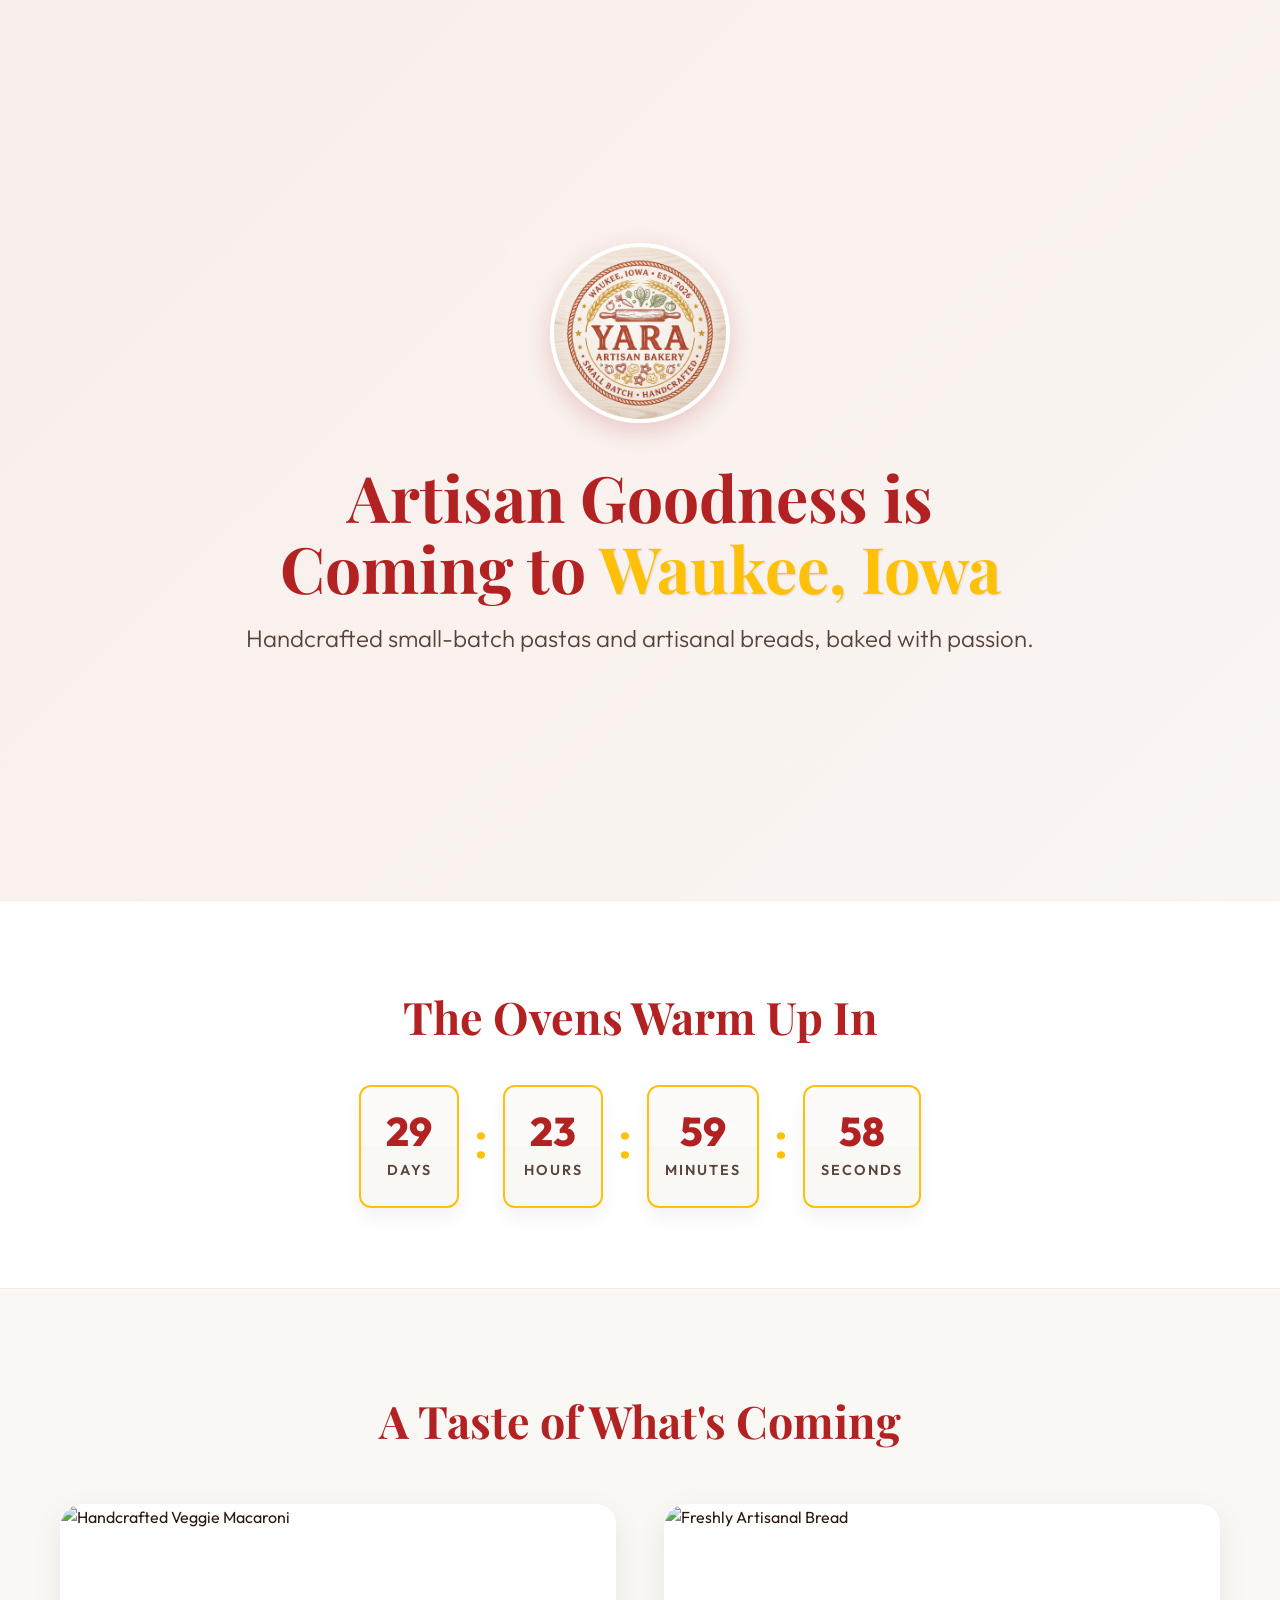
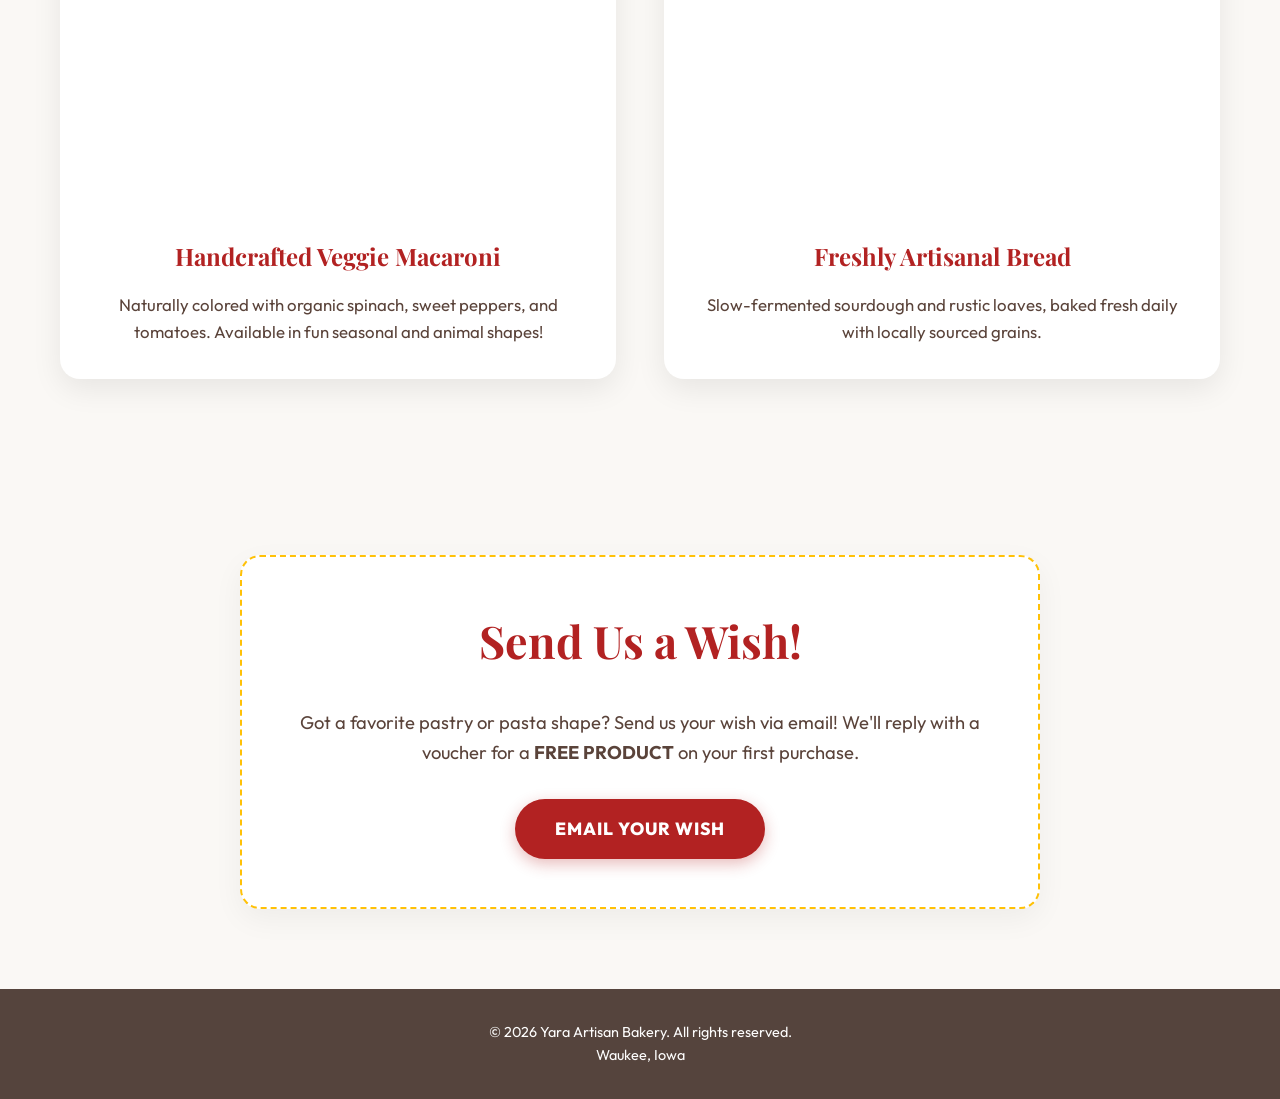
==== index.html @ 0fcf8407 "Add modern animated coming soon landing page with Wish section" ====
<!DOCTYPE html>
<html lang="en">
<head>
    <meta charset="UTF-8">
    <meta name="viewport" content="width=device-width, initial-scale=1.0">
    <title>Yara Artisan Bakery - Coming Soon</title>
    <!-- Google Fonts -->
    <link rel="preconnect" href="https://fonts.googleapis.com">
    <link rel="preconnect" href="https://fonts.gstatic.com" crossorigin>
    <link href="https://fonts.googleapis.com/css2?family=Outfit:wght@300;400;600;800&family=Playfair+Display:ital,wght@0,400;0,600;0,700;1,400&display=swap" rel="stylesheet">
    <link rel="stylesheet" href="style.css">
</head>
<body>
    <!-- Hero Section -->
    <section class="hero" id="hero">
        <div class="hero-bg-overlay"></div>
        <div class="hero-content fade-in-up">
            <div class="logo-container">
                <img src="images/logo.jpeg" alt="Yara Artisan Bakery Logo" class="logo">
            </div>
            <h1 class="hero-title">Artisan Goodness is Coming to <span class="highlight">Waukee, Iowa</span></h1>
            <p class="hero-subtitle">Handcrafted small-batch pastas and artisanal breads, baked with passion.</p>
        </div>
    </section>

    <!-- Countdown Section -->
    <section class="countdown-section fade-in-up scroll-element">
        <div class="container">
            <h2 class="section-title">The Ovens Warm Up In</h2>
            <div class="countdown-timer" id="countdown">
                <div class="time-box">
                    <span class="time-value" id="days">30</span>
                    <span class="time-label">Days</span>
                </div>
                <div class="time-separator">:</div>
                <div class="time-box">
                    <span class="time-value" id="hours">00</span>
                    <span class="time-label">Hours</span>
                </div>
                <div class="time-separator">:</div>
                <div class="time-box">
                    <span class="time-value" id="minutes">00</span>
                    <span class="time-label">Minutes</span>
                </div>
                <div class="time-separator">:</div>
                <div class="time-box">
                    <span class="time-value" id="seconds">00</span>
                    <span class="time-label">Seconds</span>
                </div>
            </div>
        </div>
    </section>

    <!-- Product Showcase -->
    <section class="showcase-section fade-in-up scroll-element">
        <div class="container">
            <h2 class="section-title">A Taste of What's Coming</h2>
            <div class="product-grid">
                <!-- Product 1 -->
                <div class="product-card">
                    <div class="card-img-wrapper">
                        <img src="https://images.unsplash.com/photo-1551462147-ff29053bfc14?q=80&w=800&auto=format&fit=crop" alt="Handcrafted Veggie Macaroni" class="product-img">
                    </div>
                    <div class="card-content">
                        <h3 class="product-title">Handcrafted Veggie Macaroni</h3>
                        <p class="product-desc">Naturally colored with organic spinach, sweet peppers, and tomatoes. Available in fun seasonal and animal shapes!</p>
                    </div>
                </div>
                <!-- Product 2 -->
                <div class="product-card">
                    <div class="card-img-wrapper">
                        <img src="https://images.unsplash.com/photo-1509440159596-0249088772ff?q=80&w=800&auto=format&fit=crop" alt="Freshly Artisanal Bread" class="product-img">
                    </div>
                    <div class="card-content">
                        <h3 class="product-title">Freshly Artisanal Bread</h3>
                        <p class="product-desc">Slow-fermented sourdough and rustic loaves, baked fresh daily with locally sourced grains.</p>
                    </div>
                </div>
            </div>
        </div>
    </section>

    <!-- Make a Wish Section -->
    <section class="wish-section fade-in-up scroll-element">
        <div class="container wish-container">
            <h2 class="section-title">Send Us a Wish!</h2>
            <p class="wish-desc">Got a favorite pastry or pasta shape? Send us your wish via email! We'll reply with a voucher for a <strong>FREE PRODUCT</strong> on your first purchase.</p>
            <a href="mailto:hello@yarabakery.com?subject=My%20Wish%20for%20Yara%20Artisan%20Bakery&body=Here%20is%20my%20wish%20for%20the%20bakery:%20" class="wish-button">Email Your Wish</a>
        </div>
    </section>


    <!-- Footer -->
    <footer class="footer">
        <div class="container">
            <p>&copy; <span id="year"></span> Yara Artisan Bakery. All rights reserved.</p>
            <p>Waukee, Iowa</p>
        </div>
    </footer>

    <script src="script.js"></script>
</body>
</html>
---- style.css ----
/* --- CSS Variables --- */
:root {
    --color-red: #D32F2F;
    --color-red-dark: #B22222;
    --color-gold: #FFC107;
    --color-gold-light: #FFDF00;
    --color-cream: #FAF8F5;
    --color-text: #2C1810;
    --color-text-light: #5A433A;
    --color-white: #FFFFFF;
    
    --font-heading: 'Playfair Display', serif;
    --font-body: 'Outfit', sans-serif;
    
    --transition-fast: 0.3s ease;
    --transition-slow: 0.6s cubic-bezier(0.25, 0.8, 0.25, 1);
}

/* --- Base & Reset --- */
* {
    box-sizing: border-box;
    margin: 0;
    padding: 0;
}

body {
    font-family: var(--font-body);
    background-color: var(--color-cream);
    color: var(--color-text);
    line-height: 1.6;
    overflow-x: hidden;
}

h1, h2, h3, h4, h5, h6 {
    font-family: var(--font-heading);
    color: var(--color-red-dark);
}

a {
    text-decoration: none;
    color: inherit;
}

.container {
    max-width: 1200px;
    margin: 0 auto;
    padding: 0 20px;
}

/* --- Hero Section --- */
.hero {
    position: relative;
    min-height: 100vh;
    display: flex;
    align-items: center;
    justify-content: center;
    text-align: center;
    overflow: hidden;
    padding: 20px;
}

.hero-bg-overlay {
    position: absolute;
    top: 0; left: 0; width: 100%; height: 100%;
    /* Slow-moving gradient background */
    background: linear-gradient(-45deg, rgba(178, 34, 34, 0.1), rgba(255, 193, 7, 0.1), rgba(250, 248, 245, 0.5), rgba(211, 47, 47, 0.05));
    background-size: 400% 400%;
    animation: gradientBG 15s ease infinite;
    z-index: -1;
}

@keyframes gradientBG {
    0% { background-position: 0% 50%; }
    50% { background-position: 100% 50%; }
    100% { background-position: 0% 50%; }
}

.hero-content {
    max-width: 800px;
    z-index: 1;
}

.logo-container {
    margin-bottom: 2rem;
}

.logo {
    width: 180px;
    height: 180px;
    border-radius: 50%;
    object-fit: cover;
    box-shadow: 0 8px 25px rgba(178, 34, 34, 0.2);
    border: 4px solid var(--color-white);
    transition: transform var(--transition-slow);
}

.logo:hover {
    transform: scale(1.05) rotate(2deg);
}

.hero-title {
    font-size: clamp(3rem, 5vw, 4.5rem);
    line-height: 1.1;
    margin-bottom: 1rem;
}

.hero-title .highlight {
    color: var(--color-gold);
    text-shadow: 1px 1px 2px rgba(0,0,0,0.1);
}

.hero-subtitle {
    font-size: clamp(1.2rem, 2vw, 1.5rem);
    color: var(--color-text-light);
    font-weight: 300;
}

/* --- Countdown Section --- */
.countdown-section {
    padding: 5rem 0;
    background-color: var(--color-white);
    text-align: center;
    border-top: 1px solid rgba(211, 47, 47, 0.1);
    border-bottom: 1px solid rgba(211, 47, 47, 0.1);
}

.section-title {
    font-size: clamp(2rem, 4vw, 2.8rem);
    margin-bottom: 2rem;
    text-align: center;
}

.countdown-timer {
    display: flex;
    justify-content: center;
    align-items: center;
    gap: 15px;
    flex-wrap: wrap;
}

.time-box {
    background: var(--color-cream);
    border: 2px solid var(--color-gold);
    border-radius: 12px;
    padding: 1.5rem 1rem;
    min-width: 100px;
    box-shadow: 0 10px 20px rgba(0,0,0,0.05);
    display: flex;
    flex-direction: column;
    align-items: center;
    position: relative;
    overflow: hidden;
}

.time-box::after {
    content: '';
    position: absolute;
    top: 0; left: 0; width: 100%; height: 50%;
    background: rgba(255,255,255,0.4);
    z-index: 1;
}

.time-value {
    font-size: 2.5rem;
    font-weight: 800;
    color: var(--color-red-dark);
    font-family: var(--font-body);
    line-height: 1;
    z-index: 2;
    position: relative;
}

.time-label {
    font-size: 0.9rem;
    text-transform: uppercase;
    letter-spacing: 2px;
    color: var(--color-text-light);
    margin-top: 0.5rem;
    font-weight: 600;
    z-index: 2;
    position: relative;
}

.time-separator {
    font-size: 3rem;
    color: var(--color-gold);
    font-family: var(--font-heading);
    font-weight: bold;
    padding-bottom: 1rem;
}

/* --- Product Showcase --- */
.showcase-section {
    padding: 6rem 0;
}

.product-grid {
    display: grid;
    grid-template-columns: repeat(auto-fit, minmax(320px, 1fr));
    gap: 3rem;
    margin-top: 3rem;
}

.product-card {
    background: var(--color-white);
    border-radius: 20px;
    overflow: hidden;
    box-shadow: 0 10px 30px rgba(0,0,0,0.08);
    transition: all var(--transition-slow);
    cursor: pointer;
    border: 1px solid transparent;
}

.product-card:hover {
    transform: translateY(-12px);
    box-shadow: 0 20px 40px rgba(211, 47, 47, 0.15);
    border-color: rgba(255, 193, 7, 0.3);
}

.card-img-wrapper {
    overflow: hidden;
    height: 300px;
    position: relative;
}

.product-img {
    width: 100%;
    height: 100%;
    object-fit: cover;
    transition: transform var(--transition-slow);
}

.product-card:hover .product-img {
    transform: scale(1.08);
}

.card-content {
    padding: 2rem;
    text-align: center;
}

.product-title {
    font-size: 1.5rem;
    margin-bottom: 1rem;
}

.product-desc {
    color: var(--color-text-light);
    font-size: 1.05rem;
}

/* --- Wish Section --- */
.wish-section {
    padding: 5rem 0;
    background-color: var(--color-cream);
    text-align: center;
}

.wish-container {
    max-width: 800px;
    background: var(--color-white);
    padding: 3rem;
    border-radius: 20px;
    box-shadow: 0 10px 30px rgba(0,0,0,0.05);
    border: 2px dashed var(--color-gold);
}

.wish-desc {
    font-size: 1.15rem;
    color: var(--color-text-light);
    margin-bottom: 2rem;
}

.wish-button {
    display: inline-block;
    background-color: var(--color-red-dark);
    color: var(--color-white);
    padding: 1rem 2.5rem;
    border-radius: 50px;
    font-weight: 800;
    font-size: 1.1rem;
    text-transform: uppercase;
    letter-spacing: 1px;
    transition: all var(--transition-fast);
    box-shadow: 0 5px 15px rgba(178, 34, 34, 0.3);
}

.wish-button:hover {
    background-color: var(--color-red);
    transform: translateY(-3px);
    box-shadow: 0 8px 20px rgba(178, 34, 34, 0.4);
}

/* --- Waitlist Section --- */
.waitlist-section {
    padding: 6rem 0;
    background: linear-gradient(135deg, var(--color-red-dark) 0%, var(--color-red) 100%);
    color: var(--color-white);
    text-align: center;
}

.waitlist-title {
    color: var(--color-white);
}

.waitlist-desc {
    font-size: 1.2rem;
    max-width: 600px;
    margin: 0 auto 2.5rem auto;
    opacity: 0.9;
}

.waitlist-form {
    display: flex;
    max-width: 600px;
    margin: 0 auto;
    gap: 10px;
    flex-wrap: wrap;
    justify-content: center;
}

.email-input {
    flex: 1;
    min-width: 250px;
    padding: 1rem 1.5rem;
    border-radius: 50px;
    border: none;
    font-size: 1rem;
    font-family: var(--font-body);
    box-shadow: 0 5px 15px rgba(0,0,0,0.1);
    outline: none;
    transition: box-shadow var(--transition-fast);
}

.email-input:focus {
    box-shadow: 0 0 0 4px rgba(255, 193, 7, 0.5);
}

.cta-button {
    background-color: var(--color-gold);
    color: var(--color-text);
    border: none;
    padding: 1rem 2rem;
    border-radius: 50px;
    font-size: 1.05rem;
    font-weight: 800;
    font-family: var(--font-body);
    cursor: pointer;
    box-shadow: 0 5px 15px rgba(0,0,0,0.2);
    transition: all var(--transition-fast);
}

.cta-button:hover {
    background-color: var(--color-gold-light);
    transform: translateY(-3px);
    box-shadow: 0 8px 20px rgba(0,0,0,0.3);
}

.form-message {
    margin-top: 1.5rem;
    font-weight: 600;
    font-size: 1.1rem;
    padding: 1rem;
    border-radius: 8px;
    background-color: rgba(255,255,255,0.1);
    backdrop-filter: blur(5px);
    transition: opacity var(--transition-fast);
}

.form-message.hidden {
    opacity: 0;
    pointer-events: none;
    position: absolute;
}

/* --- Footer --- */
.footer {
    background-color: var(--color-text);
    color: var(--color-white);
    padding: 2rem 0;
    text-align: center;
    font-size: 0.9rem;
    opacity: 0.8;
}

/* --- Animations (Fade in on scroll) --- */
.fade-in-up {
    opacity: 0;
    transform: translateY(40px);
    transition: opacity 0.8s cubic-bezier(0.25, 0.8, 0.25, 1), transform 0.8s cubic-bezier(0.25, 0.8, 0.25, 1);
}

.fade-in-up.visible {
    opacity: 1;
    transform: translateY(0);
}

/* Responsive adjustments */
@media (max-width: 768px) {
    .waitlist-form {
        flex-direction: column;
    }
    .cta-button {
        width: 100%;
    }
    .time-box {
        min-width: 75px;
        padding: 1rem 0.5rem;
    }
    .time-value {
        font-size: 1.8rem;
    }
    .time-label {
        font-size: 0.7rem;
    }
    .time-separator {
        font-size: 2rem;
    }
}
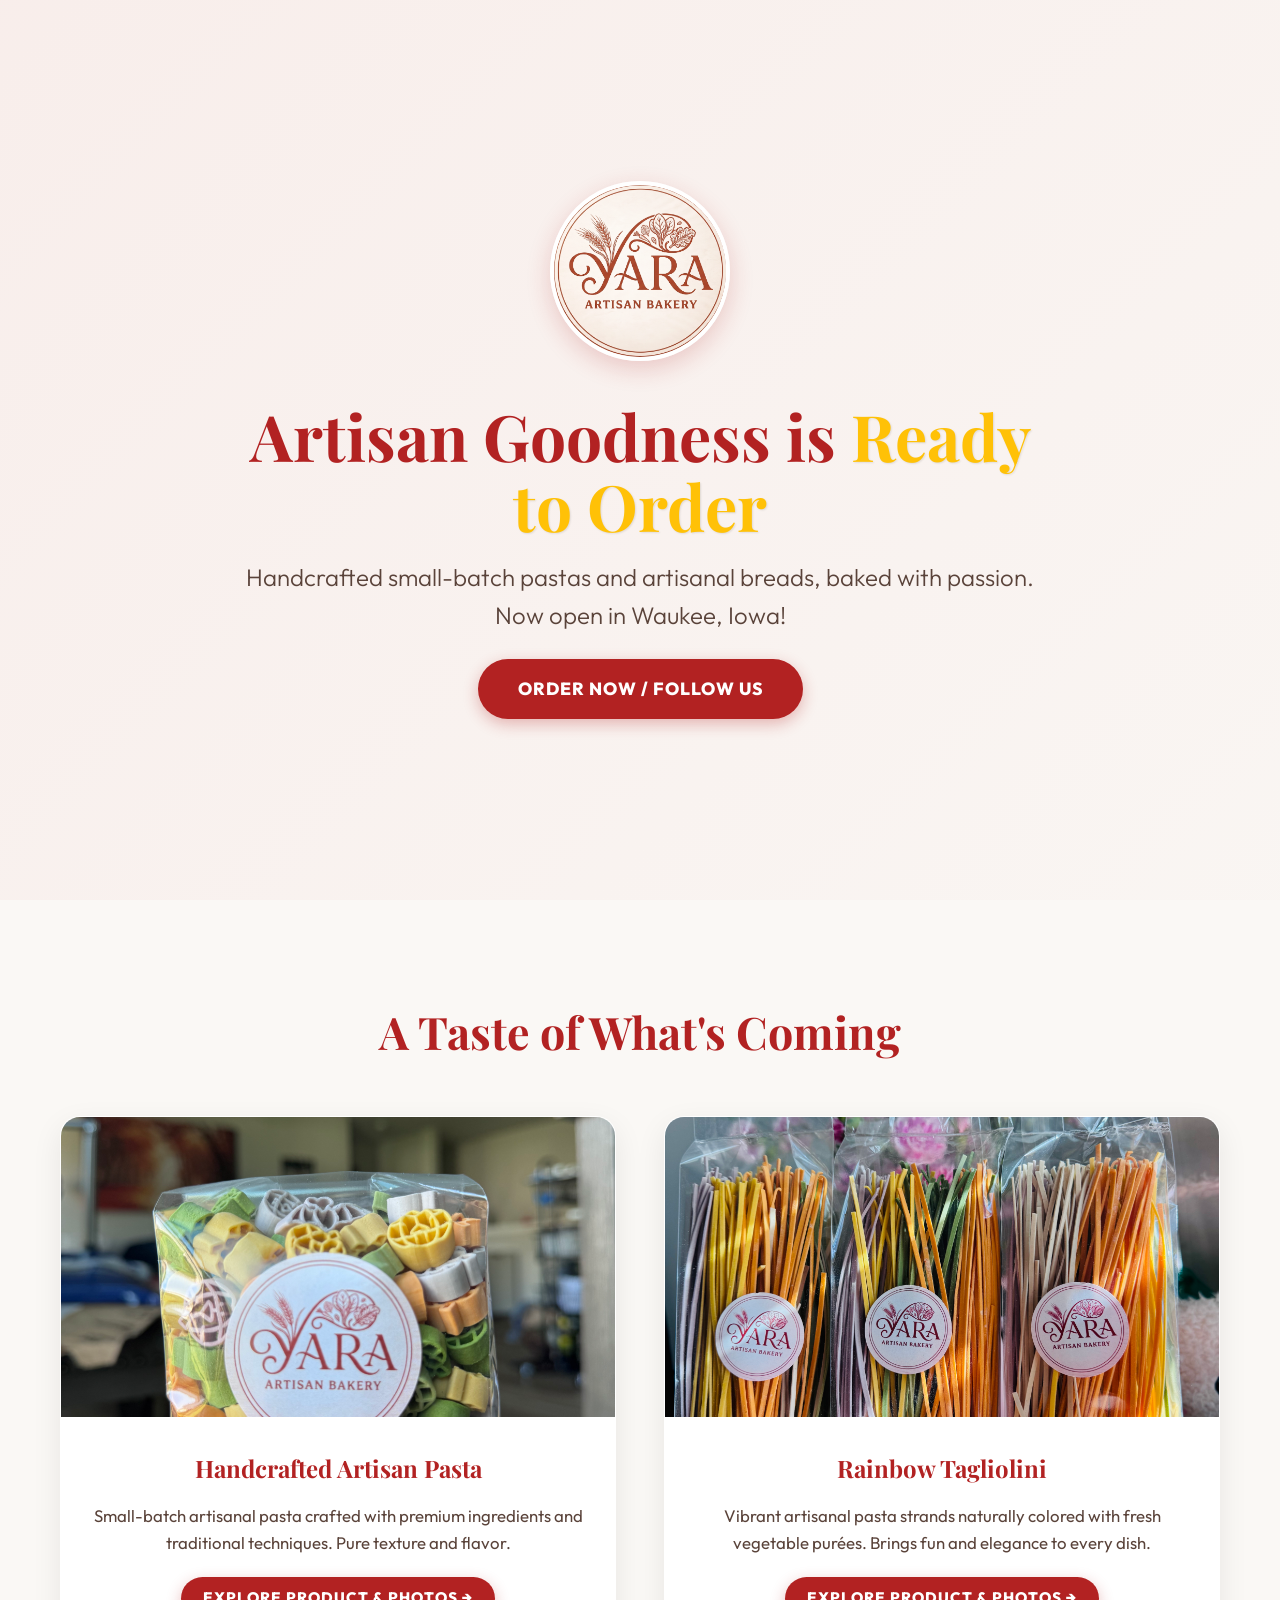
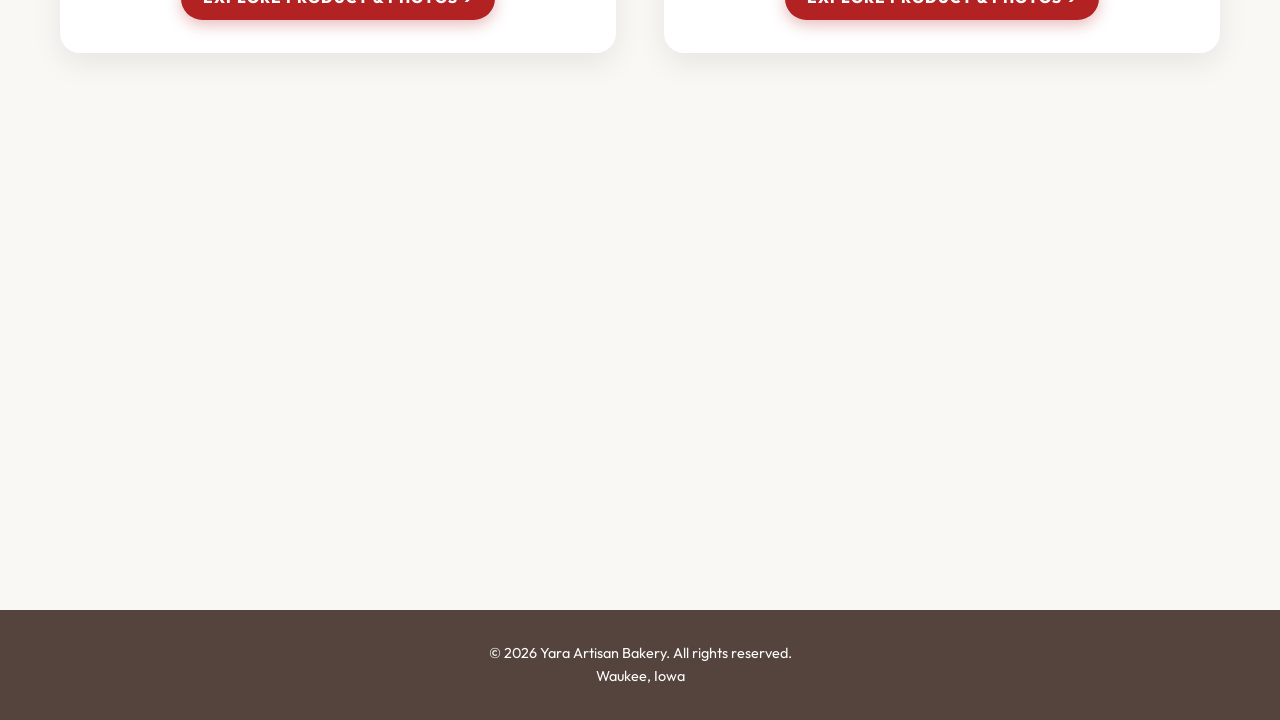
==== commit b3b5009c: "feat: add product pages, cooking instructions, and supporting assets" ====
--- a/index.html
+++ b/index.html
@@ -18,77 +18,78 @@
             <div class="logo-container">
                 <img src="images/logo.jpeg" alt="Yara Artisan Bakery Logo" class="logo">
             </div>
-            <h1 class="hero-title">Artisan Goodness is Coming to <span class="highlight">Waukee, Iowa</span></h1>
-            <p class="hero-subtitle">Handcrafted small-batch pastas and artisanal breads, baked with passion.</p>
+            <h1 class="hero-title">Artisan Goodness is <span class="highlight">Ready to Order</span></h1>
+            <p class="hero-subtitle">Handcrafted small-batch pastas and artisanal breads, baked with passion. Now open in Waukee, Iowa!</p>
+            <a href="#follow-us" class="wish-button" style="margin-top: 1.5rem; display: inline-block;">Order Now / Follow Us</a>
         </div>
     </section>
 
-    <!-- Countdown Section -->
-    <section class="countdown-section fade-in-up scroll-element">
-        <div class="container">
-            <h2 class="section-title">The Ovens Warm Up In</h2>
-            <div class="countdown-timer" id="countdown">
-                <div class="time-box">
-                    <span class="time-value" id="days">30</span>
-                    <span class="time-label">Days</span>
-                </div>
-                <div class="time-separator">:</div>
-                <div class="time-box">
-                    <span class="time-value" id="hours">00</span>
-                    <span class="time-label">Hours</span>
-                </div>
-                <div class="time-separator">:</div>
-                <div class="time-box">
-                    <span class="time-value" id="minutes">00</span>
-                    <span class="time-label">Minutes</span>
-                </div>
-                <div class="time-separator">:</div>
-                <div class="time-box">
-                    <span class="time-value" id="seconds">00</span>
-                    <span class="time-label">Seconds</span>
-                </div>
-            </div>
-        </div>
-    </section>
 
     <!-- Product Showcase -->
-    <section class="showcase-section fade-in-up scroll-element">
+    <section class="showcase-section fade-in-up scroll-element" id="products">
         <div class="container">
             <h2 class="section-title">A Taste of What's Coming</h2>
             <div class="product-grid">
-                <!-- Product 1 -->
-                <div class="product-card">
+                <!-- Product 1: Pasta -->
+                <div class="product-card" onclick="window.location.href='product-pasta.html'">
                     <div class="card-img-wrapper">
-                        <img src="https://images.unsplash.com/photo-1551462147-ff29053bfc14?q=80&w=800&auto=format&fit=crop" alt="Handcrafted Veggie Macaroni" class="product-img">
+                        <img src="images/products/Pasta/Pasta1.jpg" alt="Handcrafted Artisan Pasta" class="product-img">
                     </div>
                     <div class="card-content">
-                        <h3 class="product-title">Handcrafted Veggie Macaroni</h3>
-                        <p class="product-desc">Naturally colored with organic spinach, sweet peppers, and tomatoes. Available in fun seasonal and animal shapes!</p>
+                        <h3 class="product-title">Handcrafted Artisan Pasta</h3>
+                        <p class="product-desc">Small-batch artisanal pasta crafted with premium ingredients and traditional techniques. Pure texture and flavor.</p>
+                        <div style="margin-top: 1.25rem;">
+                            <a href="product-pasta.html" class="wish-button" style="display: inline-block; padding: 0.6rem 1.4rem; font-size: 0.95rem;">Explore Product & Photos &rarr;</a>
+                        </div>
                     </div>
                 </div>
-                <!-- Product 2 -->
-                <div class="product-card">
+                <!-- Product 2: Tagliolini -->
+                <div class="product-card" onclick="window.location.href='product-tagliolini.html'">
                     <div class="card-img-wrapper">
-                        <img src="https://images.unsplash.com/photo-1509440159596-0249088772ff?q=80&w=800&auto=format&fit=crop" alt="Freshly Artisanal Bread" class="product-img">
+                        <img src="images/products/Tagliolini/RainbowTaglioli.jpg" alt="Rainbow Tagliolini" class="product-img">
                     </div>
                     <div class="card-content">
-                        <h3 class="product-title">Freshly Artisanal Bread</h3>
-                        <p class="product-desc">Slow-fermented sourdough and rustic loaves, baked fresh daily with locally sourced grains.</p>
+                        <h3 class="product-title">Rainbow Tagliolini</h3>
+                        <p class="product-desc">Vibrant artisanal pasta strands naturally colored with fresh vegetable purées. Brings fun and elegance to every dish.</p>
+                        <div style="margin-top: 1.25rem;">
+                            <a href="product-tagliolini.html" class="wish-button" style="display: inline-block; padding: 0.6rem 1.4rem; font-size: 0.95rem;">Explore Product & Photos &rarr;</a>
+                        </div>
                     </div>
                 </div>
             </div>
         </div>
     </section>
 
-    <!-- Make a Wish Section -->
-    <section class="wish-section fade-in-up scroll-element">
-        <div class="container wish-container">
-            <h2 class="section-title">Send Us a Wish!</h2>
-            <p class="wish-desc">Got a favorite pastry or pasta shape? Send us your wish via email! We'll reply with a voucher for a <strong>FREE PRODUCT</strong> on your first purchase.</p>
-            <a href="mailto:hello@yarabakery.com?subject=My%20Wish%20for%20Yara%20Artisan%20Bakery&body=Here%20is%20my%20wish%20for%20the%20bakery:%20" class="wish-button">Email Your Wish</a>
+
+
+    <!-- Follow Us Section -->
+    <section class="follow-section fade-in-up scroll-element" id="follow-us">
+        <div class="container">
+            <h2 class="section-title">Follow Us</h2>
+            <div class="qr-grid" style="display: flex; gap: 2rem; justify-content: center; flex-wrap: wrap; margin-top: 2rem;">
+                <div class="qr-card" style="text-align: center;">
+                    <img src="images/qr-code-facebook-page.png" alt="Facebook Page" style="max-width: 200px; border-radius: 8px;">
+                    <p style="margin-top: 1rem; font-weight: 600;">Facebook</p>
+                </div>
+                <div class="qr-card" style="text-align: center;">
+                    <img src="images/qr-code-youtube.png" alt="YouTube" style="max-width: 200px; border-radius: 8px;">
+                    <p style="margin-top: 1rem; font-weight: 600;">YouTube</p>
+                </div>
+                <div class="qr-card" style="text-align: center;">
+                    <img src="images/qr-code-cooking-instruction.png" alt="Cooking Instructions" style="max-width: 200px; border-radius: 8px;">
+                    <p style="margin-top: 1rem; font-weight: 600;">Cooking Instructions</p>
+                </div>
+            </div>
+            
+            <div class="nav-links" style="margin-top: 4rem; text-align: center; display: flex; gap: 1.5rem; justify-content: center; flex-wrap: wrap;">
+                <a href="product-pasta.html" style="color: #d4a373; text-decoration: none; font-weight: 600; border: 1px solid #d4a373; padding: 0.5rem 1rem; border-radius: 4px;">Artisan Pasta</a>
+                <a href="product-tagliolini.html" style="color: #d4a373; text-decoration: none; font-weight: 600; border: 1px solid #d4a373; padding: 0.5rem 1rem; border-radius: 4px;">Rainbow Tagliolini</a>
+                <a href="license.html" style="color: #d4a373; text-decoration: none; font-weight: 600; border: 1px solid #d4a373; padding: 0.5rem 1rem; border-radius: 4px;">View License</a>
+                <a href="processing-video.html" style="color: #d4a373; text-decoration: none; font-weight: 600; border: 1px solid #d4a373; padding: 0.5rem 1rem; border-radius: 4px;">Processing Video</a>
+                <a href="cooking-instruction.html" style="color: #d4a373; text-decoration: none; font-weight: 600; border: 1px solid #d4a373; padding: 0.5rem 1rem; border-radius: 4px;">Cooking Instructions</a>
+            </div>
         </div>
     </section>
-
 
     <!-- Footer -->
     <footer class="footer">
